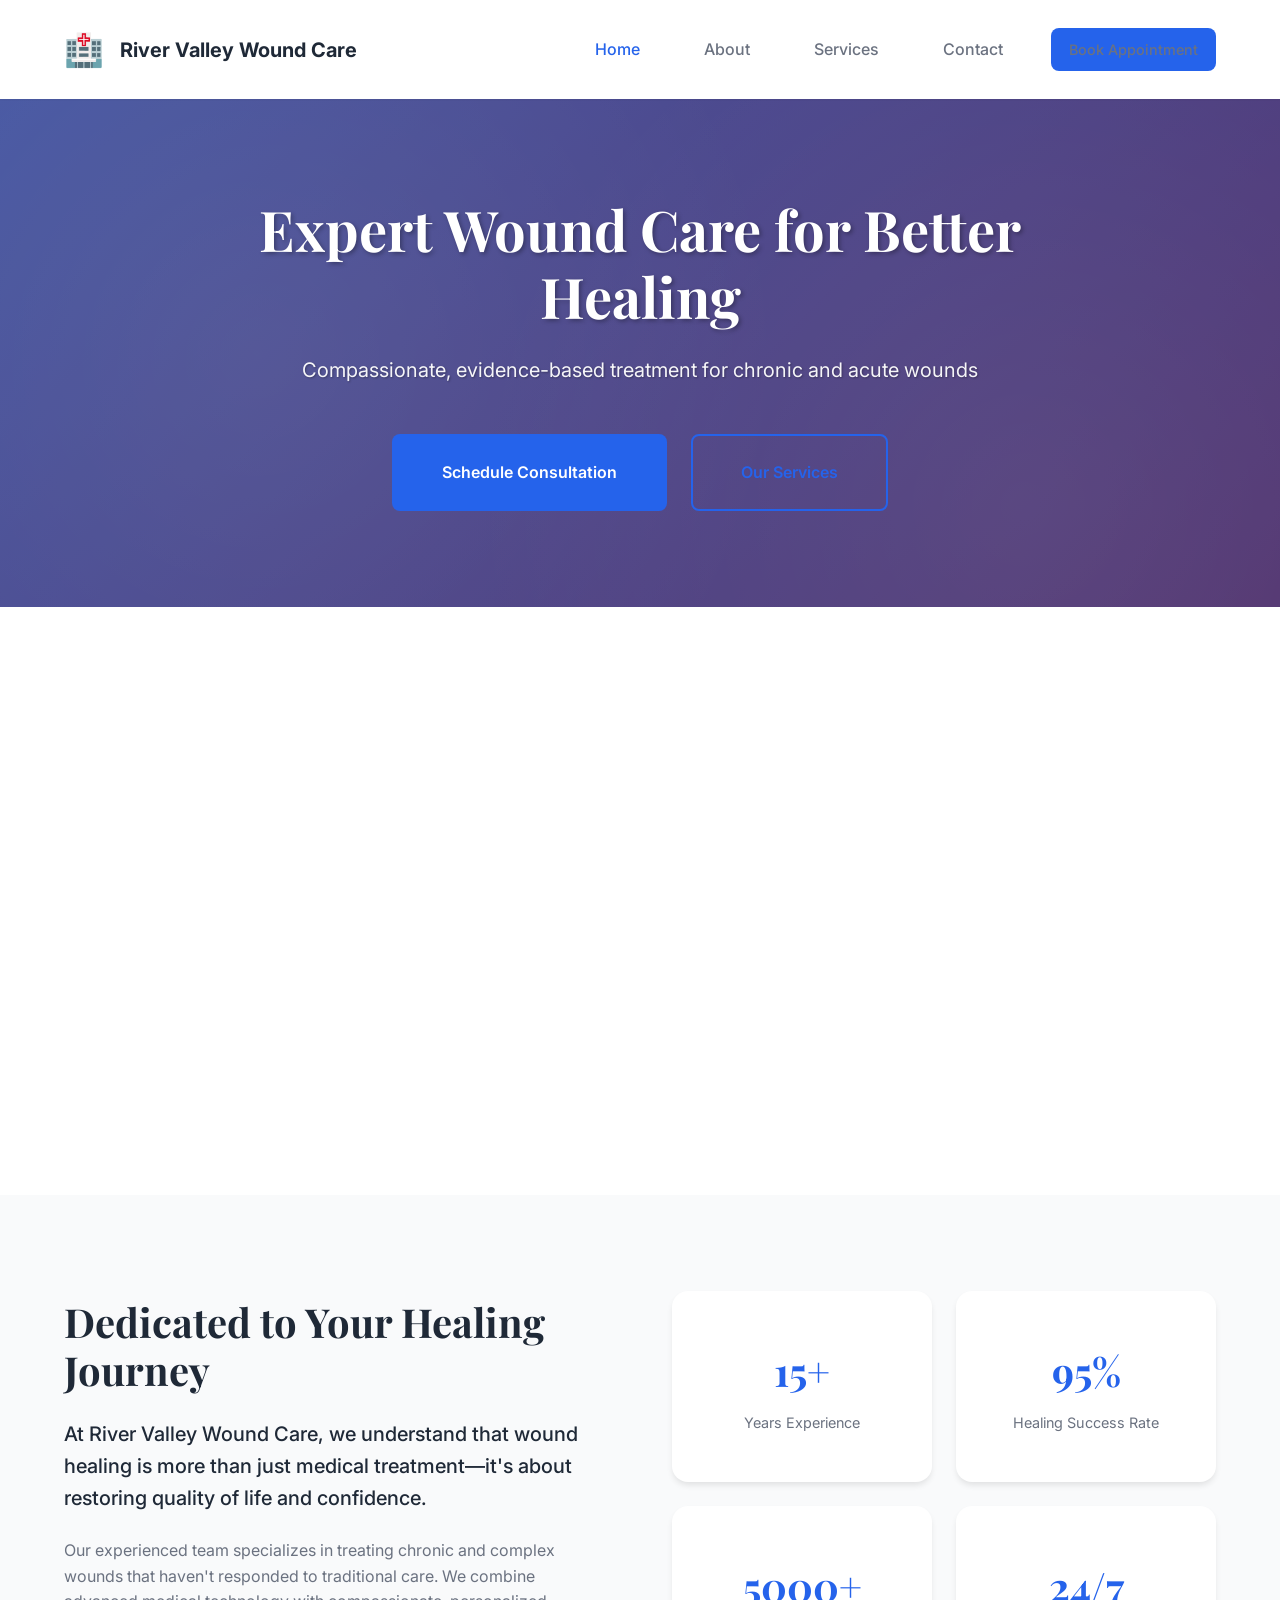
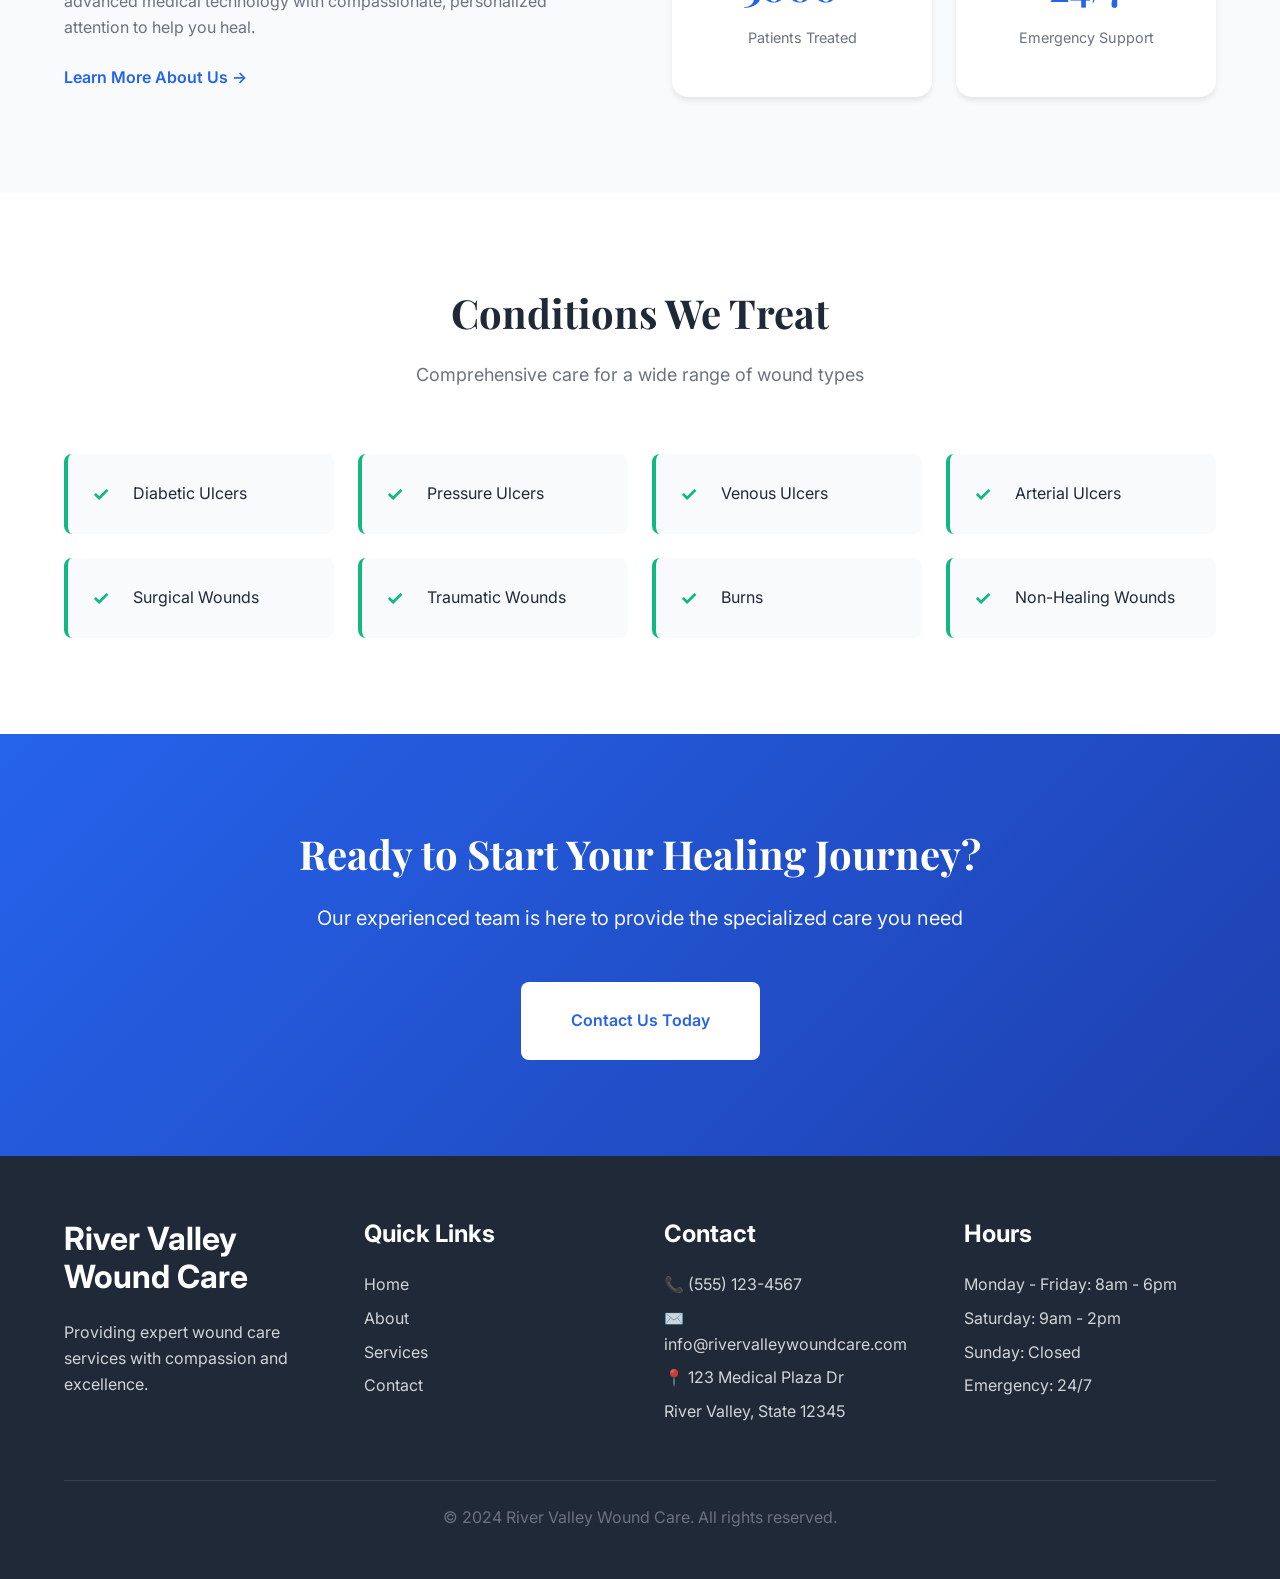
==== index.html @ e126961c "Add professional wound care practice website Created a complete, modern website for River Valley Wou" ====
<!DOCTYPE html>
<html lang="en">
<head>
    <meta charset="UTF-8">
    <meta name="viewport" content="width=device-width, initial-scale=1.0">
    <meta name="description" content="River Valley Wound Care - Professional wound care services dedicated to healing and patient comfort">
    <title>River Valley Wound Care - Expert Wound Care Services</title>
    <link rel="stylesheet" href="css/styles.css">
    <link rel="preconnect" href="https://fonts.googleapis.com">
    <link rel="preconnect" href="https://fonts.gstatic.com" crossorigin>
    <link href="https://fonts.googleapis.com/css2?family=Inter:wght@300;400;500;600;700&family=Playfair+Display:wght@600;700&display=swap" rel="stylesheet">
</head>
<body>
    <!-- Navigation -->
    <nav class="navbar">
        <div class="container">
            <div class="nav-wrapper">
                <a href="index.html" class="logo">
                    <span class="logo-icon">🏥</span>
                    <span class="logo-text">River Valley Wound Care</span>
                </a>
                <button class="mobile-menu-toggle" aria-label="Toggle menu">
                    <span></span>
                    <span></span>
                    <span></span>
                </button>
                <ul class="nav-menu">
                    <li><a href="index.html" class="active">Home</a></li>
                    <li><a href="about.html">About</a></li>
                    <li><a href="services.html">Services</a></li>
                    <li><a href="contact.html">Contact</a></li>
                    <li><a href="contact.html" class="btn-primary-small">Book Appointment</a></li>
                </ul>
            </div>
        </div>
    </nav>

    <!-- Hero Section -->
    <section class="hero">
        <div class="hero-overlay"></div>
        <div class="container">
            <div class="hero-content">
                <h1 class="hero-title">Expert Wound Care for Better Healing</h1>
                <p class="hero-subtitle">Compassionate, evidence-based treatment for chronic and acute wounds</p>
                <div class="hero-buttons">
                    <a href="contact.html" class="btn-primary">Schedule Consultation</a>
                    <a href="services.html" class="btn-secondary">Our Services</a>
                </div>
            </div>
        </div>
    </section>

    <!-- Features Section -->
    <section class="features">
        <div class="container">
            <div class="features-grid">
                <div class="feature-card">
                    <div class="feature-icon">🩺</div>
                    <h3>Specialized Care</h3>
                    <p>Expert treatment for all types of wounds with advanced healing protocols</p>
                </div>
                <div class="feature-card">
                    <div class="feature-icon">❤️</div>
                    <h3>Patient-Centered</h3>
                    <p>Compassionate care focused on comfort and optimal healing outcomes</p>
                </div>
                <div class="feature-card">
                    <div class="feature-icon">🔬</div>
                    <h3>Advanced Technology</h3>
                    <p>State-of-the-art treatments and evidence-based medical practices</p>
                </div>
                <div class="feature-card">
                    <div class="feature-icon">⏰</div>
                    <h3>Timely Treatment</h3>
                    <p>Flexible scheduling and prompt care when you need it most</p>
                </div>
            </div>
        </div>
    </section>

    <!-- About Preview Section -->
    <section class="about-preview">
        <div class="container">
            <div class="two-column">
                <div class="column">
                    <h2 class="section-title">Dedicated to Your Healing Journey</h2>
                    <p class="lead-text">At River Valley Wound Care, we understand that wound healing is more than just medical treatment—it's about restoring quality of life and confidence.</p>
                    <p>Our experienced team specializes in treating chronic and complex wounds that haven't responded to traditional care. We combine advanced medical technology with compassionate, personalized attention to help you heal.</p>
                    <a href="about.html" class="btn-link">Learn More About Us →</a>
                </div>
                <div class="column">
                    <div class="stats-grid">
                        <div class="stat-card">
                            <div class="stat-number">15+</div>
                            <div class="stat-label">Years Experience</div>
                        </div>
                        <div class="stat-card">
                            <div class="stat-number">95%</div>
                            <div class="stat-label">Healing Success Rate</div>
                        </div>
                        <div class="stat-card">
                            <div class="stat-number">5000+</div>
                            <div class="stat-label">Patients Treated</div>
                        </div>
                        <div class="stat-card">
                            <div class="stat-number">24/7</div>
                            <div class="stat-label">Emergency Support</div>
                        </div>
                    </div>
                </div>
            </div>
        </div>
    </section>

    <!-- Conditions Treated Section -->
    <section class="conditions">
        <div class="container">
            <div class="section-header">
                <h2 class="section-title">Conditions We Treat</h2>
                <p class="section-subtitle">Comprehensive care for a wide range of wound types</p>
            </div>
            <div class="conditions-grid">
                <div class="condition-item">
                    <span class="condition-icon">✓</span>
                    <span>Diabetic Ulcers</span>
                </div>
                <div class="condition-item">
                    <span class="condition-icon">✓</span>
                    <span>Pressure Ulcers</span>
                </div>
                <div class="condition-item">
                    <span class="condition-icon">✓</span>
                    <span>Venous Ulcers</span>
                </div>
                <div class="condition-item">
                    <span class="condition-icon">✓</span>
                    <span>Arterial Ulcers</span>
                </div>
                <div class="condition-item">
                    <span class="condition-icon">✓</span>
                    <span>Surgical Wounds</span>
                </div>
                <div class="condition-item">
                    <span class="condition-icon">✓</span>
                    <span>Traumatic Wounds</span>
                </div>
                <div class="condition-item">
                    <span class="condition-icon">✓</span>
                    <span>Burns</span>
                </div>
                <div class="condition-item">
                    <span class="condition-icon">✓</span>
                    <span>Non-Healing Wounds</span>
                </div>
            </div>
        </div>
    </section>

    <!-- CTA Section -->
    <section class="cta">
        <div class="container">
            <div class="cta-content">
                <h2>Ready to Start Your Healing Journey?</h2>
                <p>Our experienced team is here to provide the specialized care you need</p>
                <a href="contact.html" class="btn-primary">Contact Us Today</a>
            </div>
        </div>
    </section>

    <!-- Footer -->
    <footer class="footer">
        <div class="container">
            <div class="footer-grid">
                <div class="footer-column">
                    <h3>River Valley Wound Care</h3>
                    <p>Providing expert wound care services with compassion and excellence.</p>
                </div>
                <div class="footer-column">
                    <h4>Quick Links</h4>
                    <ul>
                        <li><a href="index.html">Home</a></li>
                        <li><a href="about.html">About</a></li>
                        <li><a href="services.html">Services</a></li>
                        <li><a href="contact.html">Contact</a></li>
                    </ul>
                </div>
                <div class="footer-column">
                    <h4>Contact</h4>
                    <ul>
                        <li>📞 (555) 123-4567</li>
                        <li>✉️ info@rivervalleywoundcare.com</li>
                        <li>📍 123 Medical Plaza Dr</li>
                        <li>River Valley, State 12345</li>
                    </ul>
                </div>
                <div class="footer-column">
                    <h4>Hours</h4>
                    <ul>
                        <li>Monday - Friday: 8am - 6pm</li>
                        <li>Saturday: 9am - 2pm</li>
                        <li>Sunday: Closed</li>
                        <li>Emergency: 24/7</li>
                    </ul>
                </div>
            </div>
            <div class="footer-bottom">
                <p>&copy; 2024 River Valley Wound Care. All rights reserved.</p>
            </div>
        </div>
    </footer>

    <script src="js/main.js"></script>
</body>
</html>
---- css/styles.css ----
/* ==========================================
   RESET & BASE STYLES
   ========================================== */

* {
    margin: 0;
    padding: 0;
    box-sizing: border-box;
}

:root {
    /* Color Palette */
    --primary-color: #2563eb;
    --primary-dark: #1e40af;
    --primary-light: #3b82f6;
    --secondary-color: #10b981;
    --secondary-dark: #059669;
    --accent-color: #06b6d4;

    /* Neutral Colors */
    --text-primary: #1f2937;
    --text-secondary: #6b7280;
    --text-light: #9ca3af;
    --background: #ffffff;
    --background-alt: #f9fafb;
    --background-dark: #f3f4f6;
    --border-color: #e5e7eb;

    /* Semantic Colors */
    --success: #10b981;
    --warning: #f59e0b;
    --error: #ef4444;
    --info: #3b82f6;

    /* Spacing */
    --spacing-xs: 0.5rem;
    --spacing-sm: 1rem;
    --spacing-md: 1.5rem;
    --spacing-lg: 2rem;
    --spacing-xl: 3rem;
    --spacing-2xl: 4rem;
    --spacing-3xl: 6rem;

    /* Typography */
    --font-body: 'Inter', -apple-system, BlinkMacSystemFont, 'Segoe UI', sans-serif;
    --font-heading: 'Playfair Display', Georgia, serif;

    /* Shadows */
    --shadow-sm: 0 1px 2px 0 rgba(0, 0, 0, 0.05);
    --shadow-md: 0 4px 6px -1px rgba(0, 0, 0, 0.1);
    --shadow-lg: 0 10px 15px -3px rgba(0, 0, 0, 0.1);
    --shadow-xl: 0 20px 25px -5px rgba(0, 0, 0, 0.1);

    /* Border Radius */
    --radius-sm: 0.25rem;
    --radius-md: 0.5rem;
    --radius-lg: 1rem;
    --radius-xl: 1.5rem;

    /* Transitions */
    --transition-fast: 150ms ease-in-out;
    --transition-base: 300ms ease-in-out;
    --transition-slow: 500ms ease-in-out;
}

html {
    scroll-behavior: smooth;
}

body {
    font-family: var(--font-body);
    color: var(--text-primary);
    background: var(--background);
    line-height: 1.6;
    -webkit-font-smoothing: antialiased;
    -moz-osx-font-smoothing: grayscale;
}

.container {
    max-width: 1200px;
    margin: 0 auto;
    padding: 0 var(--spacing-md);
}

/* ==========================================
   TYPOGRAPHY
   ========================================== */

h1, h2, h3, h4, h5, h6 {
    font-family: var(--font-heading);
    line-height: 1.2;
    margin-bottom: var(--spacing-md);
    color: var(--text-primary);
}

h1 { font-size: clamp(2rem, 5vw, 3.5rem); }
h2 { font-size: clamp(1.75rem, 4vw, 2.5rem); }
h3 { font-size: clamp(1.5rem, 3vw, 2rem); }
h4 { font-size: 1.5rem; }
h5 { font-size: 1.25rem; }
h6 { font-size: 1.125rem; }

p {
    margin-bottom: var(--spacing-md);
    color: var(--text-secondary);
}

.lead-text {
    font-size: 1.25rem;
    font-weight: 500;
    color: var(--text-primary);
}

/* ==========================================
   NAVIGATION
   ========================================== */

.navbar {
    background: var(--background);
    box-shadow: var(--shadow-sm);
    position: sticky;
    top: 0;
    z-index: 1000;
    backdrop-filter: blur(10px);
    background: rgba(255, 255, 255, 0.95);
}

.nav-wrapper {
    display: flex;
    justify-content: space-between;
    align-items: center;
    padding: var(--spacing-md) 0;
}

.logo {
    display: flex;
    align-items: center;
    gap: var(--spacing-sm);
    text-decoration: none;
    font-weight: 700;
    font-size: 1.25rem;
    color: var(--text-primary);
    transition: var(--transition-base);
}

.logo-icon {
    font-size: 2rem;
}

.logo:hover {
    color: var(--primary-color);
}

.nav-menu {
    display: flex;
    list-style: none;
    gap: var(--spacing-lg);
    align-items: center;
}

.nav-menu a {
    text-decoration: none;
    color: var(--text-secondary);
    font-weight: 500;
    transition: var(--transition-base);
    padding: var(--spacing-xs) var(--spacing-sm);
    border-radius: var(--radius-md);
}

.nav-menu a:hover,
.nav-menu a.active {
    color: var(--primary-color);
}

.mobile-menu-toggle {
    display: none;
    flex-direction: column;
    gap: 4px;
    background: transparent;
    border: none;
    cursor: pointer;
    padding: var(--spacing-xs);
}

.mobile-menu-toggle span {
    width: 25px;
    height: 3px;
    background: var(--text-primary);
    border-radius: 2px;
    transition: var(--transition-base);
}

/* ==========================================
   BUTTONS
   ========================================== */

.btn-primary,
.btn-secondary,
.btn-primary-small {
    display: inline-block;
    padding: var(--spacing-md) var(--spacing-xl);
    font-weight: 600;
    text-decoration: none;
    border-radius: var(--radius-md);
    transition: var(--transition-base);
    cursor: pointer;
    border: 2px solid transparent;
    font-family: var(--font-body);
    font-size: 1rem;
}

.btn-primary {
    background: var(--primary-color);
    color: white;
}

.btn-primary:hover {
    background: var(--primary-dark);
    transform: translateY(-2px);
    box-shadow: var(--shadow-lg);
}

.btn-secondary {
    background: transparent;
    color: var(--primary-color);
    border-color: var(--primary-color);
}

.btn-secondary:hover {
    background: var(--primary-color);
    color: white;
    transform: translateY(-2px);
    box-shadow: var(--shadow-lg);
}

.btn-primary-small {
    background: var(--primary-color);
    color: white;
    padding: var(--spacing-xs) var(--spacing-md);
    font-size: 0.9rem;
}

.btn-primary-small:hover {
    background: var(--primary-dark);
}

.btn-link {
    display: inline-flex;
    align-items: center;
    gap: var(--spacing-xs);
    color: var(--primary-color);
    font-weight: 600;
    text-decoration: none;
    transition: var(--transition-base);
}

.btn-link:hover {
    gap: var(--spacing-md);
    color: var(--primary-dark);
}

/* ==========================================
   HERO SECTION
   ========================================== */

.hero {
    position: relative;
    background: linear-gradient(135deg, #667eea 0%, #764ba2 100%);
    color: white;
    padding: var(--spacing-3xl) 0;
    overflow: hidden;
}

.hero::before {
    content: '';
    position: absolute;
    top: 0;
    left: 0;
    right: 0;
    bottom: 0;
    background:
        radial-gradient(circle at 20% 50%, rgba(255, 255, 255, 0.1) 0%, transparent 50%),
        radial-gradient(circle at 80% 80%, rgba(255, 255, 255, 0.1) 0%, transparent 50%);
}

.hero-overlay {
    position: absolute;
    top: 0;
    left: 0;
    right: 0;
    bottom: 0;
    background: rgba(0, 0, 0, 0.3);
}

.hero-content {
    position: relative;
    z-index: 1;
    max-width: 800px;
    text-align: center;
    margin: 0 auto;
}

.hero-title {
    color: white;
    margin-bottom: var(--spacing-md);
    text-shadow: 2px 2px 4px rgba(0, 0, 0, 0.3);
}

.hero-subtitle {
    font-size: 1.25rem;
    margin-bottom: var(--spacing-xl);
    color: rgba(255, 255, 255, 0.95);
    text-shadow: 1px 1px 2px rgba(0, 0, 0, 0.3);
}

.hero-buttons {
    display: flex;
    gap: var(--spacing-md);
    justify-content: center;
    flex-wrap: wrap;
}

/* ==========================================
   FEATURES SECTION
   ========================================== */

.features {
    padding: var(--spacing-3xl) 0;
    background: var(--background);
}

.features-grid {
    display: grid;
    grid-template-columns: repeat(auto-fit, minmax(250px, 1fr));
    gap: var(--spacing-xl);
}

.feature-card {
    text-align: center;
    padding: var(--spacing-xl);
    background: var(--background-alt);
    border-radius: var(--radius-lg);
    transition: var(--transition-base);
    border: 2px solid transparent;
}

.feature-card:hover {
    transform: translateY(-5px);
    box-shadow: var(--shadow-xl);
    border-color: var(--primary-color);
}

.feature-icon {
    font-size: 3rem;
    margin-bottom: var(--spacing-md);
}

.feature-card h3 {
    margin-bottom: var(--spacing-sm);
    color: var(--text-primary);
}

.feature-card p {
    color: var(--text-secondary);
    margin-bottom: 0;
}

/* ==========================================
   SECTION STYLES
   ========================================== */

.section-header {
    text-align: center;
    max-width: 700px;
    margin: 0 auto var(--spacing-2xl);
}

.section-title {
    margin-bottom: var(--spacing-md);
}

.section-subtitle {
    font-size: 1.125rem;
    color: var(--text-secondary);
}

/* ==========================================
   ABOUT PREVIEW SECTION
   ========================================== */

.about-preview {
    padding: var(--spacing-3xl) 0;
    background: var(--background-alt);
}

.two-column {
    display: grid;
    grid-template-columns: repeat(auto-fit, minmax(300px, 1fr));
    gap: var(--spacing-2xl);
    align-items: center;
}

.stats-grid {
    display: grid;
    grid-template-columns: repeat(2, 1fr);
    gap: var(--spacing-md);
}

.stat-card {
    background: white;
    padding: var(--spacing-xl);
    border-radius: var(--radius-lg);
    text-align: center;
    box-shadow: var(--shadow-md);
    transition: var(--transition-base);
}

.stat-card:hover {
    transform: translateY(-5px);
    box-shadow: var(--shadow-xl);
}

.stat-number {
    font-size: 2.5rem;
    font-weight: 700;
    color: var(--primary-color);
    font-family: var(--font-heading);
}

.stat-label {
    color: var(--text-secondary);
    font-size: 0.9rem;
    margin-top: var(--spacing-xs);
}

/* ==========================================
   CONDITIONS SECTION
   ========================================== */

.conditions {
    padding: var(--spacing-3xl) 0;
    background: var(--background);
}

.conditions-grid {
    display: grid;
    grid-template-columns: repeat(auto-fit, minmax(250px, 1fr));
    gap: var(--spacing-md);
}

.condition-item {
    display: flex;
    align-items: center;
    gap: var(--spacing-md);
    padding: var(--spacing-md);
    background: var(--background-alt);
    border-radius: var(--radius-md);
    transition: var(--transition-base);
    border-left: 4px solid var(--secondary-color);
}

.condition-item:hover {
    background: white;
    box-shadow: var(--shadow-md);
    transform: translateX(5px);
}

.condition-icon {
    color: var(--secondary-color);
    font-weight: 700;
    font-size: 1.25rem;
}

/* ==========================================
   CTA SECTION
   ========================================== */

.cta {
    background: linear-gradient(135deg, var(--primary-color) 0%, var(--primary-dark) 100%);
    color: white;
    padding: var(--spacing-3xl) 0;
    text-align: center;
}

.cta-content h2 {
    color: white;
    margin-bottom: var(--spacing-md);
}

.cta-content p {
    font-size: 1.25rem;
    margin-bottom: var(--spacing-xl);
    color: rgba(255, 255, 255, 0.95);
}

.cta .btn-primary {
    background: white;
    color: var(--primary-color);
}

.cta .btn-primary:hover {
    background: var(--background-alt);
    transform: translateY(-2px);
}

/* ==========================================
   FOOTER
   ========================================== */

.footer {
    background: var(--text-primary);
    color: white;
    padding: var(--spacing-2xl) 0 var(--spacing-md);
}

.footer-grid {
    display: grid;
    grid-template-columns: repeat(auto-fit, minmax(250px, 1fr));
    gap: var(--spacing-xl);
    margin-bottom: var(--spacing-xl);
}

.footer-column h3,
.footer-column h4 {
    color: white;
    font-family: var(--font-body);
    margin-bottom: var(--spacing-md);
}

.footer-column p {
    color: rgba(255, 255, 255, 0.8);
}

.footer-column ul {
    list-style: none;
}

.footer-column ul li {
    margin-bottom: var(--spacing-xs);
    color: rgba(255, 255, 255, 0.8);
}

.footer-column ul li a {
    color: rgba(255, 255, 255, 0.8);
    text-decoration: none;
    transition: var(--transition-base);
}

.footer-column ul li a:hover {
    color: white;
    padding-left: 5px;
}

.footer-bottom {
    border-top: 1px solid rgba(255, 255, 255, 0.1);
    padding-top: var(--spacing-md);
    text-align: center;
    color: rgba(255, 255, 255, 0.6);
}

/* ==========================================
   SERVICE CARDS (For Services Page)
   ========================================== */

.services-grid {
    display: grid;
    grid-template-columns: repeat(auto-fit, minmax(300px, 1fr));
    gap: var(--spacing-xl);
    margin-top: var(--spacing-2xl);
}

.service-card {
    background: white;
    border-radius: var(--radius-lg);
    overflow: hidden;
    box-shadow: var(--shadow-md);
    transition: var(--transition-base);
    border: 2px solid var(--border-color);
}

.service-card:hover {
    transform: translateY(-10px);
    box-shadow: var(--shadow-xl);
    border-color: var(--primary-color);
}

.service-icon-large {
    font-size: 4rem;
    text-align: center;
    padding: var(--spacing-xl);
    background: linear-gradient(135deg, var(--primary-light) 0%, var(--primary-color) 100%);
}

.service-content {
    padding: var(--spacing-xl);
}

.service-content h3 {
    margin-bottom: var(--spacing-md);
}

.service-content ul {
    margin-bottom: var(--spacing-md);
    padding-left: var(--spacing-md);
}

.service-content ul li {
    margin-bottom: var(--spacing-xs);
    color: var(--text-secondary);
}

/* ==========================================
   CONTACT FORM
   ========================================== */

.contact-section {
    padding: var(--spacing-3xl) 0;
}

.contact-grid {
    display: grid;
    grid-template-columns: repeat(auto-fit, minmax(300px, 1fr));
    gap: var(--spacing-2xl);
}

.contact-info-card {
    background: var(--background-alt);
    padding: var(--spacing-xl);
    border-radius: var(--radius-lg);
    border-left: 4px solid var(--primary-color);
}

.contact-info-card h3 {
    display: flex;
    align-items: center;
    gap: var(--spacing-sm);
    margin-bottom: var(--spacing-md);
}

.form-group {
    margin-bottom: var(--spacing-md);
}

.form-group label {
    display: block;
    margin-bottom: var(--spacing-xs);
    font-weight: 600;
    color: var(--text-primary);
}

.form-group input,
.form-group textarea,
.form-group select {
    width: 100%;
    padding: var(--spacing-md);
    border: 2px solid var(--border-color);
    border-radius: var(--radius-md);
    font-family: var(--font-body);
    font-size: 1rem;
    transition: var(--transition-base);
}

.form-group input:focus,
.form-group textarea:focus,
.form-group select:focus {
    outline: none;
    border-color: var(--primary-color);
    box-shadow: 0 0 0 3px rgba(37, 99, 235, 0.1);
}

.form-group textarea {
    resize: vertical;
    min-height: 150px;
}

button[type="submit"] {
    width: 100%;
    padding: var(--spacing-md) var(--spacing-xl);
    background: var(--primary-color);
    color: white;
    border: none;
    border-radius: var(--radius-md);
    font-weight: 600;
    font-size: 1rem;
    cursor: pointer;
    transition: var(--transition-base);
}

button[type="submit"]:hover {
    background: var(--primary-dark);
    transform: translateY(-2px);
    box-shadow: var(--shadow-lg);
}

/* ==========================================
   PAGE HEADER
   ========================================== */

.page-header {
    background: linear-gradient(135deg, var(--primary-color) 0%, var(--primary-dark) 100%);
    color: white;
    padding: var(--spacing-3xl) 0 var(--spacing-2xl);
    text-align: center;
}

.page-header h1 {
    color: white;
    margin-bottom: var(--spacing-sm);
}

.page-header p {
    font-size: 1.25rem;
    color: rgba(255, 255, 255, 0.95);
    max-width: 700px;
    margin: 0 auto;
}

/* ==========================================
   CONTENT SECTIONS
   ========================================== */

.content-section {
    padding: var(--spacing-3xl) 0;
}

.content-section:nth-child(even) {
    background: var(--background-alt);
}

/* ==========================================
   RESPONSIVE DESIGN
   ========================================== */

@media (max-width: 768px) {
    .nav-menu {
        position: fixed;
        top: 70px;
        left: -100%;
        flex-direction: column;
        background: white;
        width: 100%;
        padding: var(--spacing-xl);
        box-shadow: var(--shadow-lg);
        transition: var(--transition-base);
        align-items: flex-start;
    }

    .nav-menu.active {
        left: 0;
    }

    .mobile-menu-toggle {
        display: flex;
    }

    .mobile-menu-toggle.active span:nth-child(1) {
        transform: rotate(45deg) translate(5px, 5px);
    }

    .mobile-menu-toggle.active span:nth-child(2) {
        opacity: 0;
    }

    .mobile-menu-toggle.active span:nth-child(3) {
        transform: rotate(-45deg) translate(7px, -6px);
    }

    .hero-buttons {
        flex-direction: column;
        align-items: stretch;
    }

    .hero-buttons .btn-primary,
    .hero-buttons .btn-secondary {
        width: 100%;
        text-align: center;
    }

    .stats-grid {
        grid-template-columns: 1fr;
    }

    .footer-grid {
        grid-template-columns: 1fr;
    }
}

@media (max-width: 480px) {
    :root {
        --spacing-xl: 2rem;
        --spacing-2xl: 3rem;
        --spacing-3xl: 4rem;
    }

    .features-grid,
    .conditions-grid,
    .services-grid {
        grid-template-columns: 1fr;
    }
}

/* ==========================================
   UTILITIES
   ========================================== */

.text-center {
    text-align: center;
}

.mb-0 { margin-bottom: 0; }
.mb-1 { margin-bottom: var(--spacing-sm); }
.mb-2 { margin-bottom: var(--spacing-md); }
.mb-3 { margin-bottom: var(--spacing-lg); }

.mt-0 { margin-top: 0; }
.mt-1 { margin-top: var(--spacing-sm); }
.mt-2 { margin-top: var(--spacing-md); }
.mt-3 { margin-top: var(--spacing-lg); }
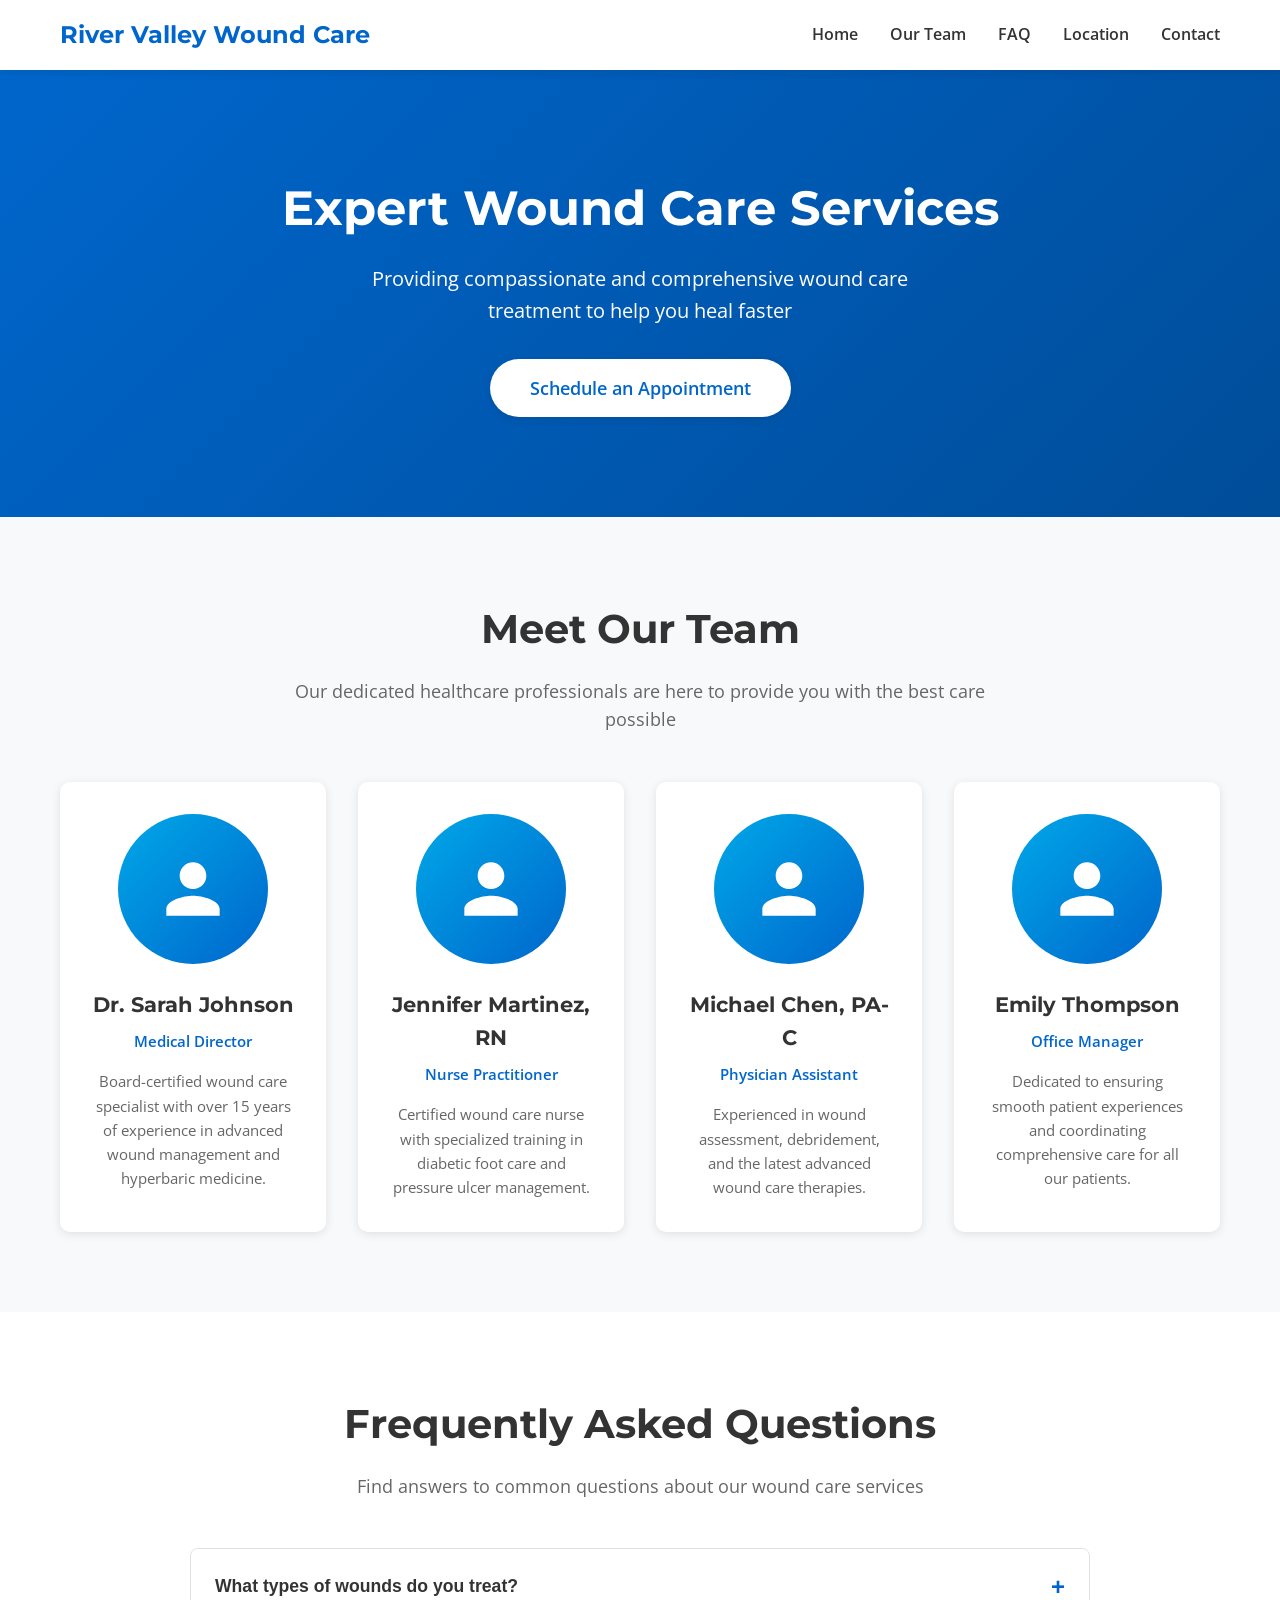
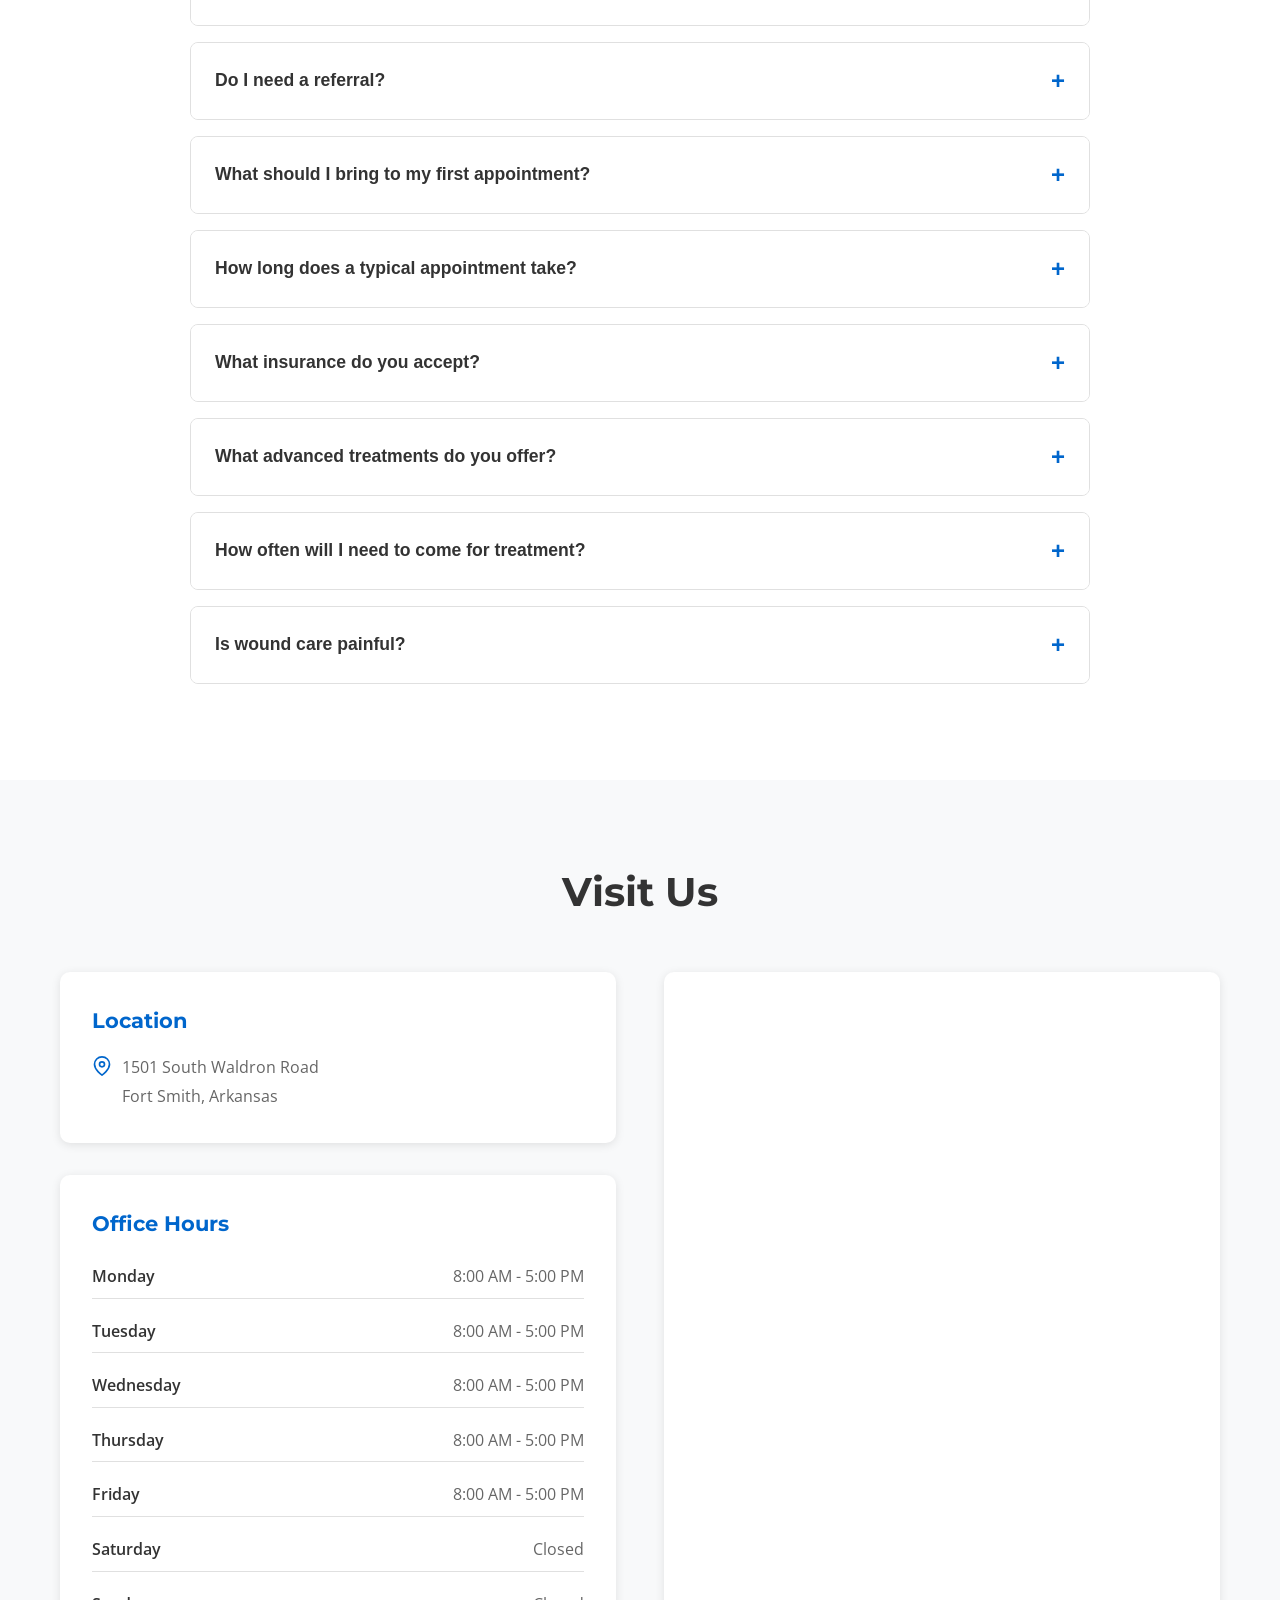
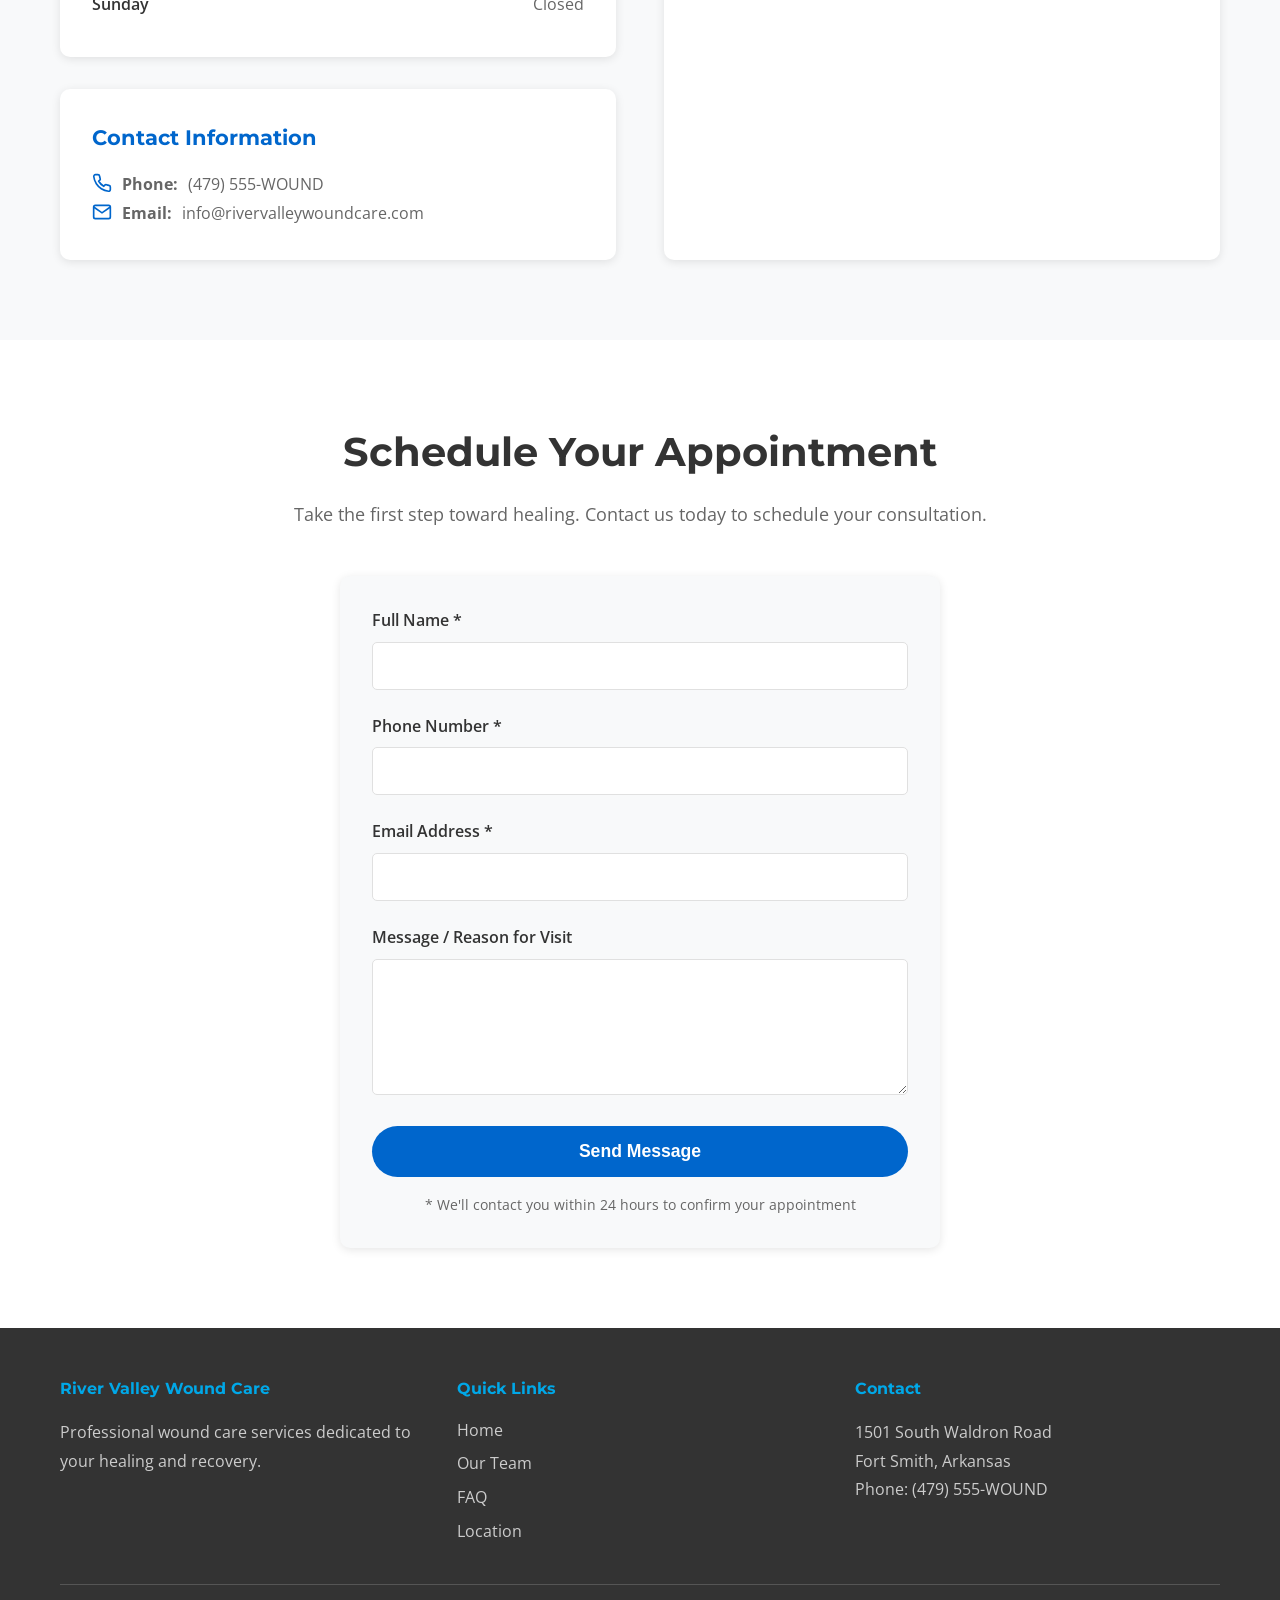
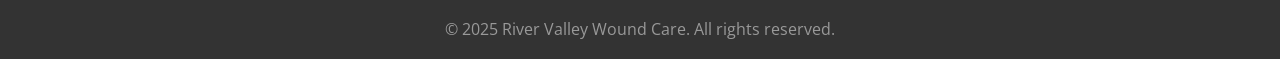
==== commit fdee1736: "Add professional wound care website with FAQ, team, and location sections - Created responsive HTML5" ====
--- a/index.html
+++ b/index.html
@@ -3,212 +3,349 @@
 <head>
     <meta charset="UTF-8">
     <meta name="viewport" content="width=device-width, initial-scale=1.0">
-    <meta name="description" content="River Valley Wound Care - Professional wound care services dedicated to healing and patient comfort">
-    <title>River Valley Wound Care - Expert Wound Care Services</title>
-    <link rel="stylesheet" href="css/styles.css">
+    <title>River Valley Wound Care - Professional Wound Care Services</title>
+    <link rel="stylesheet" href="styles.css">
     <link rel="preconnect" href="https://fonts.googleapis.com">
     <link rel="preconnect" href="https://fonts.gstatic.com" crossorigin>
-    <link href="https://fonts.googleapis.com/css2?family=Inter:wght@300;400;500;600;700&family=Playfair+Display:wght@600;700&display=swap" rel="stylesheet">
+    <link href="https://fonts.googleapis.com/css2?family=Montserrat:wght@400;600;700&family=Open+Sans:wght@400;600&display=swap" rel="stylesheet">
 </head>
 <body>
-    <!-- Navigation -->
-    <nav class="navbar">
-        <div class="container">
-            <div class="nav-wrapper">
-                <a href="index.html" class="logo">
-                    <span class="logo-icon">🏥</span>
-                    <span class="logo-text">River Valley Wound Care</span>
-                </a>
-                <button class="mobile-menu-toggle" aria-label="Toggle menu">
-                    <span></span>
-                    <span></span>
-                    <span></span>
-                </button>
-                <ul class="nav-menu">
-                    <li><a href="index.html" class="active">Home</a></li>
-                    <li><a href="about.html">About</a></li>
-                    <li><a href="services.html">Services</a></li>
-                    <li><a href="contact.html">Contact</a></li>
-                    <li><a href="contact.html" class="btn-primary-small">Book Appointment</a></li>
+    <!-- Header -->
+    <header>
+        <nav class="navbar">
+            <div class="container">
+                <div class="logo">
+                    <h1>River Valley Wound Care</h1>
+                </div>
+                <ul class="nav-links">
+                    <li><a href="#home">Home</a></li>
+                    <li><a href="#team">Our Team</a></li>
+                    <li><a href="#faq">FAQ</a></li>
+                    <li><a href="#location">Location</a></li>
+                    <li><a href="#contact">Contact</a></li>
                 </ul>
             </div>
-        </div>
-    </nav>
+        </nav>
+    </header>
 
     <!-- Hero Section -->
-    <section class="hero">
-        <div class="hero-overlay"></div>
+    <section id="home" class="hero">
         <div class="container">
             <div class="hero-content">
-                <h1 class="hero-title">Expert Wound Care for Better Healing</h1>
-                <p class="hero-subtitle">Compassionate, evidence-based treatment for chronic and acute wounds</p>
-                <div class="hero-buttons">
-                    <a href="contact.html" class="btn-primary">Schedule Consultation</a>
-                    <a href="services.html" class="btn-secondary">Our Services</a>
-                </div>
-            </div>
-        </div>
-    </section>
-
-    <!-- Features Section -->
-    <section class="features">
-        <div class="container">
-            <div class="features-grid">
-                <div class="feature-card">
-                    <div class="feature-icon">🩺</div>
-                    <h3>Specialized Care</h3>
-                    <p>Expert treatment for all types of wounds with advanced healing protocols</p>
-                </div>
-                <div class="feature-card">
-                    <div class="feature-icon">❤️</div>
-                    <h3>Patient-Centered</h3>
-                    <p>Compassionate care focused on comfort and optimal healing outcomes</p>
-                </div>
-                <div class="feature-card">
-                    <div class="feature-icon">🔬</div>
-                    <h3>Advanced Technology</h3>
-                    <p>State-of-the-art treatments and evidence-based medical practices</p>
-                </div>
-                <div class="feature-card">
-                    <div class="feature-icon">⏰</div>
-                    <h3>Timely Treatment</h3>
-                    <p>Flexible scheduling and prompt care when you need it most</p>
-                </div>
-            </div>
-        </div>
-    </section>
-
-    <!-- About Preview Section -->
-    <section class="about-preview">
-        <div class="container">
-            <div class="two-column">
-                <div class="column">
-                    <h2 class="section-title">Dedicated to Your Healing Journey</h2>
-                    <p class="lead-text">At River Valley Wound Care, we understand that wound healing is more than just medical treatment—it's about restoring quality of life and confidence.</p>
-                    <p>Our experienced team specializes in treating chronic and complex wounds that haven't responded to traditional care. We combine advanced medical technology with compassionate, personalized attention to help you heal.</p>
-                    <a href="about.html" class="btn-link">Learn More About Us →</a>
-                </div>
-                <div class="column">
-                    <div class="stats-grid">
-                        <div class="stat-card">
-                            <div class="stat-number">15+</div>
-                            <div class="stat-label">Years Experience</div>
-                        </div>
-                        <div class="stat-card">
-                            <div class="stat-number">95%</div>
-                            <div class="stat-label">Healing Success Rate</div>
-                        </div>
-                        <div class="stat-card">
-                            <div class="stat-number">5000+</div>
-                            <div class="stat-label">Patients Treated</div>
-                        </div>
-                        <div class="stat-card">
-                            <div class="stat-number">24/7</div>
-                            <div class="stat-label">Emergency Support</div>
-                        </div>
-                    </div>
-                </div>
-            </div>
-        </div>
-    </section>
-
-    <!-- Conditions Treated Section -->
-    <section class="conditions">
-        <div class="container">
-            <div class="section-header">
-                <h2 class="section-title">Conditions We Treat</h2>
-                <p class="section-subtitle">Comprehensive care for a wide range of wound types</p>
-            </div>
-            <div class="conditions-grid">
-                <div class="condition-item">
-                    <span class="condition-icon">✓</span>
-                    <span>Diabetic Ulcers</span>
-                </div>
-                <div class="condition-item">
-                    <span class="condition-icon">✓</span>
-                    <span>Pressure Ulcers</span>
-                </div>
-                <div class="condition-item">
-                    <span class="condition-icon">✓</span>
-                    <span>Venous Ulcers</span>
-                </div>
-                <div class="condition-item">
-                    <span class="condition-icon">✓</span>
-                    <span>Arterial Ulcers</span>
-                </div>
-                <div class="condition-item">
-                    <span class="condition-icon">✓</span>
-                    <span>Surgical Wounds</span>
-                </div>
-                <div class="condition-item">
-                    <span class="condition-icon">✓</span>
-                    <span>Traumatic Wounds</span>
-                </div>
-                <div class="condition-item">
-                    <span class="condition-icon">✓</span>
-                    <span>Burns</span>
-                </div>
-                <div class="condition-item">
-                    <span class="condition-icon">✓</span>
-                    <span>Non-Healing Wounds</span>
-                </div>
-            </div>
-        </div>
-    </section>
-
-    <!-- CTA Section -->
-    <section class="cta">
-        <div class="container">
-            <div class="cta-content">
-                <h2>Ready to Start Your Healing Journey?</h2>
-                <p>Our experienced team is here to provide the specialized care you need</p>
-                <a href="contact.html" class="btn-primary">Contact Us Today</a>
+                <h2>Expert Wound Care Services</h2>
+                <p>Providing compassionate and comprehensive wound care treatment to help you heal faster</p>
+                <a href="#contact" class="cta-button">Schedule an Appointment</a>
+            </div>
+        </div>
+    </section>
+
+    <!-- Meet the Team Section -->
+    <section id="team" class="team-section">
+        <div class="container">
+            <h2 class="section-title">Meet Our Team</h2>
+            <p class="section-subtitle">Our dedicated healthcare professionals are here to provide you with the best care possible</p>
+
+            <div class="team-grid">
+                <div class="team-member">
+                    <div class="member-photo">
+                        <div class="photo-placeholder">
+                            <svg xmlns="http://www.w3.org/2000/svg" viewBox="0 0 24 24" fill="currentColor">
+                                <path d="M12 12c2.21 0 4-1.79 4-4s-1.79-4-4-4-4 1.79-4 4 1.79 4 4 4zm0 2c-2.67 0-8 1.34-8 4v2h16v-2c0-2.66-5.33-4-8-4z"/>
+                            </svg>
+                        </div>
+                    </div>
+                    <h3>Dr. Sarah Johnson</h3>
+                    <p class="member-title">Medical Director</p>
+                    <p class="member-bio">Board-certified wound care specialist with over 15 years of experience in advanced wound management and hyperbaric medicine.</p>
+                </div>
+
+                <div class="team-member">
+                    <div class="member-photo">
+                        <div class="photo-placeholder">
+                            <svg xmlns="http://www.w3.org/2000/svg" viewBox="0 0 24 24" fill="currentColor">
+                                <path d="M12 12c2.21 0 4-1.79 4-4s-1.79-4-4-4-4 1.79-4 4 1.79 4 4 4zm0 2c-2.67 0-8 1.34-8 4v2h16v-2c0-2.66-5.33-4-8-4z"/>
+                            </svg>
+                        </div>
+                    </div>
+                    <h3>Jennifer Martinez, RN</h3>
+                    <p class="member-title">Nurse Practitioner</p>
+                    <p class="member-bio">Certified wound care nurse with specialized training in diabetic foot care and pressure ulcer management.</p>
+                </div>
+
+                <div class="team-member">
+                    <div class="member-photo">
+                        <div class="photo-placeholder">
+                            <svg xmlns="http://www.w3.org/2000/svg" viewBox="0 0 24 24" fill="currentColor">
+                                <path d="M12 12c2.21 0 4-1.79 4-4s-1.79-4-4-4-4 1.79-4 4 1.79 4 4 4zm0 2c-2.67 0-8 1.34-8 4v2h16v-2c0-2.66-5.33-4-8-4z"/>
+                            </svg>
+                        </div>
+                    </div>
+                    <h3>Michael Chen, PA-C</h3>
+                    <p class="member-title">Physician Assistant</p>
+                    <p class="member-bio">Experienced in wound assessment, debridement, and the latest advanced wound care therapies.</p>
+                </div>
+
+                <div class="team-member">
+                    <div class="member-photo">
+                        <div class="photo-placeholder">
+                            <svg xmlns="http://www.w3.org/2000/svg" viewBox="0 0 24 24" fill="currentColor">
+                                <path d="M12 12c2.21 0 4-1.79 4-4s-1.79-4-4-4-4 1.79-4 4 1.79 4 4 4zm0 2c-2.67 0-8 1.34-8 4v2h16v-2c0-2.66-5.33-4-8-4z"/>
+                            </svg>
+                        </div>
+                    </div>
+                    <h3>Emily Thompson</h3>
+                    <p class="member-title">Office Manager</p>
+                    <p class="member-bio">Dedicated to ensuring smooth patient experiences and coordinating comprehensive care for all our patients.</p>
+                </div>
+            </div>
+        </div>
+    </section>
+
+    <!-- FAQ Section -->
+    <section id="faq" class="faq-section">
+        <div class="container">
+            <h2 class="section-title">Frequently Asked Questions</h2>
+            <p class="section-subtitle">Find answers to common questions about our wound care services</p>
+
+            <div class="faq-container">
+                <div class="faq-item">
+                    <button class="faq-question">
+                        What types of wounds do you treat?
+                        <span class="faq-icon">+</span>
+                    </button>
+                    <div class="faq-answer">
+                        <p>We treat a wide variety of wounds including diabetic ulcers, pressure ulcers, venous and arterial ulcers, surgical wounds, traumatic wounds, burns, and non-healing wounds. Our specialists are equipped to handle both acute and chronic wound conditions.</p>
+                    </div>
+                </div>
+
+                <div class="faq-item">
+                    <button class="faq-question">
+                        Do I need a referral?
+                        <span class="faq-icon">+</span>
+                    </button>
+                    <div class="faq-answer">
+                        <p>While many insurance plans require a referral from your primary care physician, some do not. We recommend checking with your insurance provider. Our office staff can also help verify your insurance benefits and referral requirements.</p>
+                    </div>
+                </div>
+
+                <div class="faq-item">
+                    <button class="faq-question">
+                        What should I bring to my first appointment?
+                        <span class="faq-icon">+</span>
+                    </button>
+                    <div class="faq-answer">
+                        <p>Please bring your insurance card, a valid photo ID, a list of current medications, any relevant medical records or test results, and information about your current wound care routine. If you have a referral from another physician, please bring that as well.</p>
+                    </div>
+                </div>
+
+                <div class="faq-item">
+                    <button class="faq-question">
+                        How long does a typical appointment take?
+                        <span class="faq-icon">+</span>
+                    </button>
+                    <div class="faq-answer">
+                        <p>Initial consultations typically take 45-60 minutes as we conduct a comprehensive assessment. Follow-up appointments usually last 30-45 minutes depending on the treatment required. We strive to stay on schedule while ensuring each patient receives thorough care.</p>
+                    </div>
+                </div>
+
+                <div class="faq-item">
+                    <button class="faq-question">
+                        What insurance do you accept?
+                        <span class="faq-icon">+</span>
+                    </button>
+                    <div class="faq-answer">
+                        <p>We accept most major insurance plans including Medicare, Medicaid, and most private insurances. Please contact our office to verify that we accept your specific insurance plan. Our staff is happy to help with insurance verification and pre-authorization if needed.</p>
+                    </div>
+                </div>
+
+                <div class="faq-item">
+                    <button class="faq-question">
+                        What advanced treatments do you offer?
+                        <span class="faq-icon">+</span>
+                    </button>
+                    <div class="faq-answer">
+                        <p>We offer state-of-the-art wound care treatments including debridement, bioengineered skin substitutes, negative pressure wound therapy, compression therapy, and advanced dressings. Our team stays current with the latest evidence-based wound care protocols.</p>
+                    </div>
+                </div>
+
+                <div class="faq-item">
+                    <button class="faq-question">
+                        How often will I need to come for treatment?
+                        <span class="faq-icon">+</span>
+                    </button>
+                    <div class="faq-answer">
+                        <p>Treatment frequency varies depending on your specific wound type and healing progress. Most patients are seen 1-2 times per week initially, with the frequency adjusted as healing progresses. Your care plan will be customized to your individual needs.</p>
+                    </div>
+                </div>
+
+                <div class="faq-item">
+                    <button class="faq-question">
+                        Is wound care painful?
+                        <span class="faq-icon">+</span>
+                    </button>
+                    <div class="faq-answer">
+                        <p>We prioritize patient comfort during all procedures. While some treatments may cause mild discomfort, we use various pain management techniques including local anesthesia when appropriate. Please communicate any pain concerns with our team so we can adjust your treatment accordingly.</p>
+                    </div>
+                </div>
+            </div>
+        </div>
+    </section>
+
+    <!-- Location & Hours Section -->
+    <section id="location" class="location-section">
+        <div class="container">
+            <h2 class="section-title">Visit Us</h2>
+
+            <div class="location-grid">
+                <div class="location-info">
+                    <div class="info-card">
+                        <h3>Location</h3>
+                        <p class="address">
+                            <svg xmlns="http://www.w3.org/2000/svg" width="20" height="20" viewBox="0 0 24 24" fill="none" stroke="currentColor" stroke-width="2">
+                                <path d="M21 10c0 7-9 13-9 13s-9-6-9-13a9 9 0 0 1 18 0z"></path>
+                                <circle cx="12" cy="10" r="3"></circle>
+                            </svg>
+                            1501 South Waldron Road<br>
+                            Fort Smith, Arkansas
+                        </p>
+                    </div>
+
+                    <div class="info-card">
+                        <h3>Office Hours</h3>
+                        <div class="hours-list">
+                            <div class="hours-row">
+                                <span class="day">Monday</span>
+                                <span class="time">8:00 AM - 5:00 PM</span>
+                            </div>
+                            <div class="hours-row">
+                                <span class="day">Tuesday</span>
+                                <span class="time">8:00 AM - 5:00 PM</span>
+                            </div>
+                            <div class="hours-row">
+                                <span class="day">Wednesday</span>
+                                <span class="time">8:00 AM - 5:00 PM</span>
+                            </div>
+                            <div class="hours-row">
+                                <span class="day">Thursday</span>
+                                <span class="time">8:00 AM - 5:00 PM</span>
+                            </div>
+                            <div class="hours-row">
+                                <span class="day">Friday</span>
+                                <span class="time">8:00 AM - 5:00 PM</span>
+                            </div>
+                            <div class="hours-row">
+                                <span class="day">Saturday</span>
+                                <span class="time">Closed</span>
+                            </div>
+                            <div class="hours-row">
+                                <span class="day">Sunday</span>
+                                <span class="time">Closed</span>
+                            </div>
+                        </div>
+                    </div>
+
+                    <div class="info-card">
+                        <h3>Contact Information</h3>
+                        <p>
+                            <svg xmlns="http://www.w3.org/2000/svg" width="20" height="20" viewBox="0 0 24 24" fill="none" stroke="currentColor" stroke-width="2">
+                                <path d="M22 16.92v3a2 2 0 0 1-2.18 2 19.79 19.79 0 0 1-8.63-3.07 19.5 19.5 0 0 1-6-6 19.79 19.79 0 0 1-3.07-8.67A2 2 0 0 1 4.11 2h3a2 2 0 0 1 2 1.72 12.84 12.84 0 0 0 .7 2.81 2 2 0 0 1-.45 2.11L8.09 9.91a16 16 0 0 0 6 6l1.27-1.27a2 2 0 0 1 2.11-.45 12.84 12.84 0 0 0 2.81.7A2 2 0 0 1 22 16.92z"></path>
+                            </svg>
+                            <strong>Phone:</strong> (479) 555-WOUND
+                        </p>
+                        <p>
+                            <svg xmlns="http://www.w3.org/2000/svg" width="20" height="20" viewBox="0 0 24 24" fill="none" stroke="currentColor" stroke-width="2">
+                                <path d="M4 4h16c1.1 0 2 .9 2 2v12c0 1.1-.9 2-2 2H4c-1.1 0-2-.9-2-2V6c0-1.1.9-2 2-2z"></path>
+                                <polyline points="22,6 12,13 2,6"></polyline>
+                            </svg>
+                            <strong>Email:</strong> info@rivervalleywoundcare.com
+                        </p>
+                    </div>
+                </div>
+
+                <div class="map-container">
+                    <iframe
+                        src="https://www.google.com/maps/embed?pb=!1m18!1m12!1m3!1d3269.1447489847686!2d-94.36871!3d35.35861!2m3!1f0!2f0!3f0!3m2!1i1024!2i768!4f13.1!3m3!1m2!1s0x87cd4a0b0f8f8c8d%3A0x1234567890abcdef!2s1501%20S%20Waldron%20Rd%2C%20Fort%20Smith%2C%20AR!5e0!3m2!1sen!2sus!4v1234567890123!5m2!1sen!2sus"
+                        width="100%"
+                        height="100%"
+                        style="border:0;"
+                        allowfullscreen=""
+                        loading="lazy"
+                        referrerpolicy="no-referrer-when-downgrade">
+                    </iframe>
+                </div>
+            </div>
+        </div>
+    </section>
+
+    <!-- Contact Section -->
+    <section id="contact" class="contact-section">
+        <div class="container">
+            <h2 class="section-title">Schedule Your Appointment</h2>
+            <p class="section-subtitle">Take the first step toward healing. Contact us today to schedule your consultation.</p>
+
+            <div class="contact-content">
+                <div class="contact-form">
+                    <form>
+                        <div class="form-group">
+                            <label for="name">Full Name *</label>
+                            <input type="text" id="name" name="name" required>
+                        </div>
+
+                        <div class="form-group">
+                            <label for="phone">Phone Number *</label>
+                            <input type="tel" id="phone" name="phone" required>
+                        </div>
+
+                        <div class="form-group">
+                            <label for="email">Email Address *</label>
+                            <input type="email" id="email" name="email" required>
+                        </div>
+
+                        <div class="form-group">
+                            <label for="message">Message / Reason for Visit</label>
+                            <textarea id="message" name="message" rows="5"></textarea>
+                        </div>
+
+                        <button type="submit" class="submit-button">Send Message</button>
+                    </form>
+                    <p class="form-note">* We'll contact you within 24 hours to confirm your appointment</p>
+                </div>
             </div>
         </div>
     </section>
 
     <!-- Footer -->
-    <footer class="footer">
-        <div class="container">
-            <div class="footer-grid">
-                <div class="footer-column">
-                    <h3>River Valley Wound Care</h3>
-                    <p>Providing expert wound care services with compassion and excellence.</p>
-                </div>
-                <div class="footer-column">
+    <footer>
+        <div class="container">
+            <div class="footer-content">
+                <div class="footer-section">
+                    <h4>River Valley Wound Care</h4>
+                    <p>Professional wound care services dedicated to your healing and recovery.</p>
+                </div>
+
+                <div class="footer-section">
                     <h4>Quick Links</h4>
                     <ul>
-                        <li><a href="index.html">Home</a></li>
-                        <li><a href="about.html">About</a></li>
-                        <li><a href="services.html">Services</a></li>
-                        <li><a href="contact.html">Contact</a></li>
+                        <li><a href="#home">Home</a></li>
+                        <li><a href="#team">Our Team</a></li>
+                        <li><a href="#faq">FAQ</a></li>
+                        <li><a href="#location">Location</a></li>
                     </ul>
                 </div>
-                <div class="footer-column">
+
+                <div class="footer-section">
                     <h4>Contact</h4>
-                    <ul>
-                        <li>📞 (555) 123-4567</li>
-                        <li>✉️ info@rivervalleywoundcare.com</li>
-                        <li>📍 123 Medical Plaza Dr</li>
-                        <li>River Valley, State 12345</li>
-                    </ul>
-                </div>
-                <div class="footer-column">
-                    <h4>Hours</h4>
-                    <ul>
-                        <li>Monday - Friday: 8am - 6pm</li>
-                        <li>Saturday: 9am - 2pm</li>
-                        <li>Sunday: Closed</li>
-                        <li>Emergency: 24/7</li>
-                    </ul>
-                </div>
-            </div>
+                    <p>1501 South Waldron Road<br>Fort Smith, Arkansas</p>
+                    <p>Phone: (479) 555-WOUND</p>
+                </div>
+            </div>
+
             <div class="footer-bottom">
-                <p>&copy; 2024 River Valley Wound Care. All rights reserved.</p>
+                <p>&copy; 2025 River Valley Wound Care. All rights reserved.</p>
             </div>
         </div>
     </footer>
 
-    <script src="js/main.js"></script>
+    <script src="script.js"></script>
 </body>
 </html>
--- a/styles.css
+++ b/styles.css
@@ -0,0 +1,597 @@
+/* Reset and Base Styles */
+* {
+    margin: 0;
+    padding: 0;
+    box-sizing: border-box;
+}
+
+:root {
+    --primary-color: #0066cc;
+    --secondary-color: #004d99;
+    --accent-color: #00a8e8;
+    --text-dark: #333333;
+    --text-light: #666666;
+    --bg-light: #f8f9fa;
+    --bg-white: #ffffff;
+    --border-color: #e0e0e0;
+    --success-color: #28a745;
+    --shadow: 0 2px 10px rgba(0, 0, 0, 0.1);
+    --shadow-hover: 0 4px 20px rgba(0, 0, 0, 0.15);
+}
+
+body {
+    font-family: 'Open Sans', -apple-system, BlinkMacSystemFont, 'Segoe UI', sans-serif;
+    line-height: 1.6;
+    color: var(--text-dark);
+    overflow-x: hidden;
+}
+
+.container {
+    max-width: 1200px;
+    margin: 0 auto;
+    padding: 0 20px;
+}
+
+/* Header and Navigation */
+header {
+    background: var(--bg-white);
+    box-shadow: var(--shadow);
+    position: sticky;
+    top: 0;
+    z-index: 1000;
+}
+
+.navbar {
+    padding: 1rem 0;
+}
+
+.navbar .container {
+    display: flex;
+    justify-content: space-between;
+    align-items: center;
+}
+
+.logo h1 {
+    font-family: 'Montserrat', sans-serif;
+    color: var(--primary-color);
+    font-size: 1.5rem;
+    font-weight: 700;
+}
+
+.nav-links {
+    display: flex;
+    list-style: none;
+    gap: 2rem;
+}
+
+.nav-links a {
+    text-decoration: none;
+    color: var(--text-dark);
+    font-weight: 600;
+    transition: color 0.3s ease;
+    position: relative;
+}
+
+.nav-links a:hover {
+    color: var(--primary-color);
+}
+
+.nav-links a::after {
+    content: '';
+    position: absolute;
+    bottom: -5px;
+    left: 0;
+    width: 0;
+    height: 2px;
+    background: var(--primary-color);
+    transition: width 0.3s ease;
+}
+
+.nav-links a:hover::after {
+    width: 100%;
+}
+
+/* Hero Section */
+.hero {
+    background: linear-gradient(135deg, var(--primary-color) 0%, var(--secondary-color) 100%);
+    color: white;
+    padding: 100px 0;
+    text-align: center;
+}
+
+.hero-content h2 {
+    font-family: 'Montserrat', sans-serif;
+    font-size: 3rem;
+    margin-bottom: 1rem;
+    font-weight: 700;
+}
+
+.hero-content p {
+    font-size: 1.25rem;
+    margin-bottom: 2rem;
+    max-width: 600px;
+    margin-left: auto;
+    margin-right: auto;
+}
+
+.cta-button {
+    display: inline-block;
+    background: white;
+    color: var(--primary-color);
+    padding: 15px 40px;
+    text-decoration: none;
+    border-radius: 50px;
+    font-weight: 600;
+    font-size: 1.1rem;
+    transition: all 0.3s ease;
+    box-shadow: var(--shadow);
+}
+
+.cta-button:hover {
+    transform: translateY(-3px);
+    box-shadow: var(--shadow-hover);
+}
+
+/* Section Styles */
+section {
+    padding: 80px 0;
+}
+
+.section-title {
+    font-family: 'Montserrat', sans-serif;
+    font-size: 2.5rem;
+    text-align: center;
+    margin-bottom: 1rem;
+    color: var(--text-dark);
+    font-weight: 700;
+}
+
+.section-subtitle {
+    text-align: center;
+    color: var(--text-light);
+    font-size: 1.1rem;
+    margin-bottom: 3rem;
+    max-width: 700px;
+    margin-left: auto;
+    margin-right: auto;
+}
+
+/* Team Section */
+.team-section {
+    background: var(--bg-light);
+}
+
+.team-grid {
+    display: grid;
+    grid-template-columns: repeat(auto-fit, minmax(250px, 1fr));
+    gap: 2rem;
+    margin-top: 3rem;
+}
+
+.team-member {
+    background: white;
+    padding: 2rem;
+    border-radius: 10px;
+    text-align: center;
+    transition: all 0.3s ease;
+    box-shadow: var(--shadow);
+}
+
+.team-member:hover {
+    transform: translateY(-10px);
+    box-shadow: var(--shadow-hover);
+}
+
+.member-photo {
+    width: 150px;
+    height: 150px;
+    margin: 0 auto 1.5rem;
+    border-radius: 50%;
+    overflow: hidden;
+    background: linear-gradient(135deg, var(--accent-color), var(--primary-color));
+    display: flex;
+    align-items: center;
+    justify-content: center;
+}
+
+.photo-placeholder {
+    width: 100%;
+    height: 100%;
+    display: flex;
+    align-items: center;
+    justify-content: center;
+}
+
+.photo-placeholder svg {
+    width: 80px;
+    height: 80px;
+    color: white;
+}
+
+.team-member h3 {
+    font-family: 'Montserrat', sans-serif;
+    color: var(--text-dark);
+    margin-bottom: 0.5rem;
+    font-size: 1.3rem;
+}
+
+.member-title {
+    color: var(--primary-color);
+    font-weight: 600;
+    margin-bottom: 1rem;
+    font-size: 0.95rem;
+}
+
+.member-bio {
+    color: var(--text-light);
+    font-size: 0.95rem;
+    line-height: 1.6;
+}
+
+/* FAQ Section */
+.faq-section {
+    background: white;
+}
+
+.faq-container {
+    max-width: 900px;
+    margin: 0 auto;
+}
+
+.faq-item {
+    margin-bottom: 1rem;
+    border: 1px solid var(--border-color);
+    border-radius: 8px;
+    overflow: hidden;
+    background: white;
+    transition: all 0.3s ease;
+}
+
+.faq-item:hover {
+    box-shadow: var(--shadow);
+}
+
+.faq-question {
+    width: 100%;
+    padding: 1.5rem;
+    background: white;
+    border: none;
+    text-align: left;
+    font-size: 1.1rem;
+    font-weight: 600;
+    color: var(--text-dark);
+    cursor: pointer;
+    display: flex;
+    justify-content: space-between;
+    align-items: center;
+    transition: all 0.3s ease;
+}
+
+.faq-question:hover {
+    color: var(--primary-color);
+    background: var(--bg-light);
+}
+
+.faq-icon {
+    font-size: 1.5rem;
+    color: var(--primary-color);
+    transition: transform 0.3s ease;
+}
+
+.faq-item.active .faq-icon {
+    transform: rotate(45deg);
+}
+
+.faq-answer {
+    max-height: 0;
+    overflow: hidden;
+    transition: max-height 0.3s ease, padding 0.3s ease;
+    padding: 0 1.5rem;
+    background: var(--bg-light);
+}
+
+.faq-item.active .faq-answer {
+    max-height: 500px;
+    padding: 1.5rem;
+}
+
+.faq-answer p {
+    color: var(--text-light);
+    line-height: 1.8;
+}
+
+/* Location Section */
+.location-section {
+    background: var(--bg-light);
+}
+
+.location-grid {
+    display: grid;
+    grid-template-columns: 1fr 1fr;
+    gap: 3rem;
+    margin-top: 3rem;
+}
+
+.location-info {
+    display: flex;
+    flex-direction: column;
+    gap: 2rem;
+}
+
+.info-card {
+    background: white;
+    padding: 2rem;
+    border-radius: 10px;
+    box-shadow: var(--shadow);
+}
+
+.info-card h3 {
+    font-family: 'Montserrat', sans-serif;
+    color: var(--primary-color);
+    margin-bottom: 1rem;
+    font-size: 1.3rem;
+}
+
+.info-card p {
+    color: var(--text-light);
+    line-height: 1.8;
+    display: flex;
+    align-items: flex-start;
+    gap: 10px;
+}
+
+.info-card svg {
+    color: var(--primary-color);
+    flex-shrink: 0;
+    margin-top: 3px;
+}
+
+.address {
+    display: flex;
+    align-items: flex-start;
+    gap: 10px;
+}
+
+.hours-list {
+    display: flex;
+    flex-direction: column;
+    gap: 0.75rem;
+}
+
+.hours-row {
+    display: flex;
+    justify-content: space-between;
+    padding: 0.5rem 0;
+    border-bottom: 1px solid var(--border-color);
+}
+
+.hours-row:last-child {
+    border-bottom: none;
+}
+
+.day {
+    font-weight: 600;
+    color: var(--text-dark);
+}
+
+.time {
+    color: var(--text-light);
+}
+
+.map-container {
+    background: white;
+    border-radius: 10px;
+    overflow: hidden;
+    box-shadow: var(--shadow);
+    height: 100%;
+    min-height: 500px;
+}
+
+.map-container iframe {
+    width: 100%;
+    height: 100%;
+}
+
+/* Contact Section */
+.contact-section {
+    background: white;
+}
+
+.contact-content {
+    max-width: 600px;
+    margin: 0 auto;
+}
+
+.contact-form {
+    background: var(--bg-light);
+    padding: 2rem;
+    border-radius: 10px;
+    box-shadow: var(--shadow);
+}
+
+.form-group {
+    margin-bottom: 1.5rem;
+}
+
+.form-group label {
+    display: block;
+    margin-bottom: 0.5rem;
+    font-weight: 600;
+    color: var(--text-dark);
+}
+
+.form-group input,
+.form-group textarea {
+    width: 100%;
+    padding: 12px;
+    border: 1px solid var(--border-color);
+    border-radius: 5px;
+    font-family: inherit;
+    font-size: 1rem;
+    transition: border-color 0.3s ease;
+}
+
+.form-group input:focus,
+.form-group textarea:focus {
+    outline: none;
+    border-color: var(--primary-color);
+}
+
+.submit-button {
+    width: 100%;
+    padding: 15px;
+    background: var(--primary-color);
+    color: white;
+    border: none;
+    border-radius: 50px;
+    font-size: 1.1rem;
+    font-weight: 600;
+    cursor: pointer;
+    transition: all 0.3s ease;
+}
+
+.submit-button:hover {
+    background: var(--secondary-color);
+    transform: translateY(-2px);
+    box-shadow: var(--shadow-hover);
+}
+
+.form-note {
+    margin-top: 1rem;
+    font-size: 0.9rem;
+    color: var(--text-light);
+    text-align: center;
+}
+
+/* Footer */
+footer {
+    background: var(--text-dark);
+    color: white;
+    padding: 3rem 0 1rem;
+}
+
+.footer-content {
+    display: grid;
+    grid-template-columns: repeat(auto-fit, minmax(250px, 1fr));
+    gap: 2rem;
+    margin-bottom: 2rem;
+}
+
+.footer-section h4 {
+    font-family: 'Montserrat', sans-serif;
+    margin-bottom: 1rem;
+    color: var(--accent-color);
+}
+
+.footer-section p {
+    color: #cccccc;
+    line-height: 1.8;
+}
+
+.footer-section ul {
+    list-style: none;
+}
+
+.footer-section ul li {
+    margin-bottom: 0.5rem;
+}
+
+.footer-section a {
+    color: #cccccc;
+    text-decoration: none;
+    transition: color 0.3s ease;
+}
+
+.footer-section a:hover {
+    color: var(--accent-color);
+}
+
+.footer-bottom {
+    text-align: center;
+    padding-top: 2rem;
+    border-top: 1px solid #555;
+}
+
+.footer-bottom p {
+    color: #999;
+}
+
+/* Responsive Design */
+@media (max-width: 768px) {
+    .nav-links {
+        flex-direction: column;
+        gap: 1rem;
+        text-align: center;
+    }
+
+    .navbar .container {
+        flex-direction: column;
+        gap: 1rem;
+    }
+
+    .hero-content h2 {
+        font-size: 2rem;
+    }
+
+    .hero-content p {
+        font-size: 1rem;
+    }
+
+    .section-title {
+        font-size: 2rem;
+    }
+
+    .team-grid {
+        grid-template-columns: 1fr;
+    }
+
+    .location-grid {
+        grid-template-columns: 1fr;
+    }
+
+    .map-container {
+        min-height: 400px;
+    }
+
+    .footer-content {
+        grid-template-columns: 1fr;
+        text-align: center;
+    }
+}
+
+@media (max-width: 480px) {
+    .hero {
+        padding: 60px 0;
+    }
+
+    .hero-content h2 {
+        font-size: 1.75rem;
+    }
+
+    section {
+        padding: 60px 0;
+    }
+
+    .section-title {
+        font-size: 1.75rem;
+    }
+
+    .cta-button {
+        padding: 12px 30px;
+        font-size: 1rem;
+    }
+}
+
+/* Smooth Scrolling */
+html {
+    scroll-behavior: smooth;
+}
+
+/* Accessibility */
+.faq-question:focus,
+.submit-button:focus,
+.cta-button:focus,
+.nav-links a:focus {
+    outline: 2px solid var(--primary-color);
+    outline-offset: 2px;
+}
